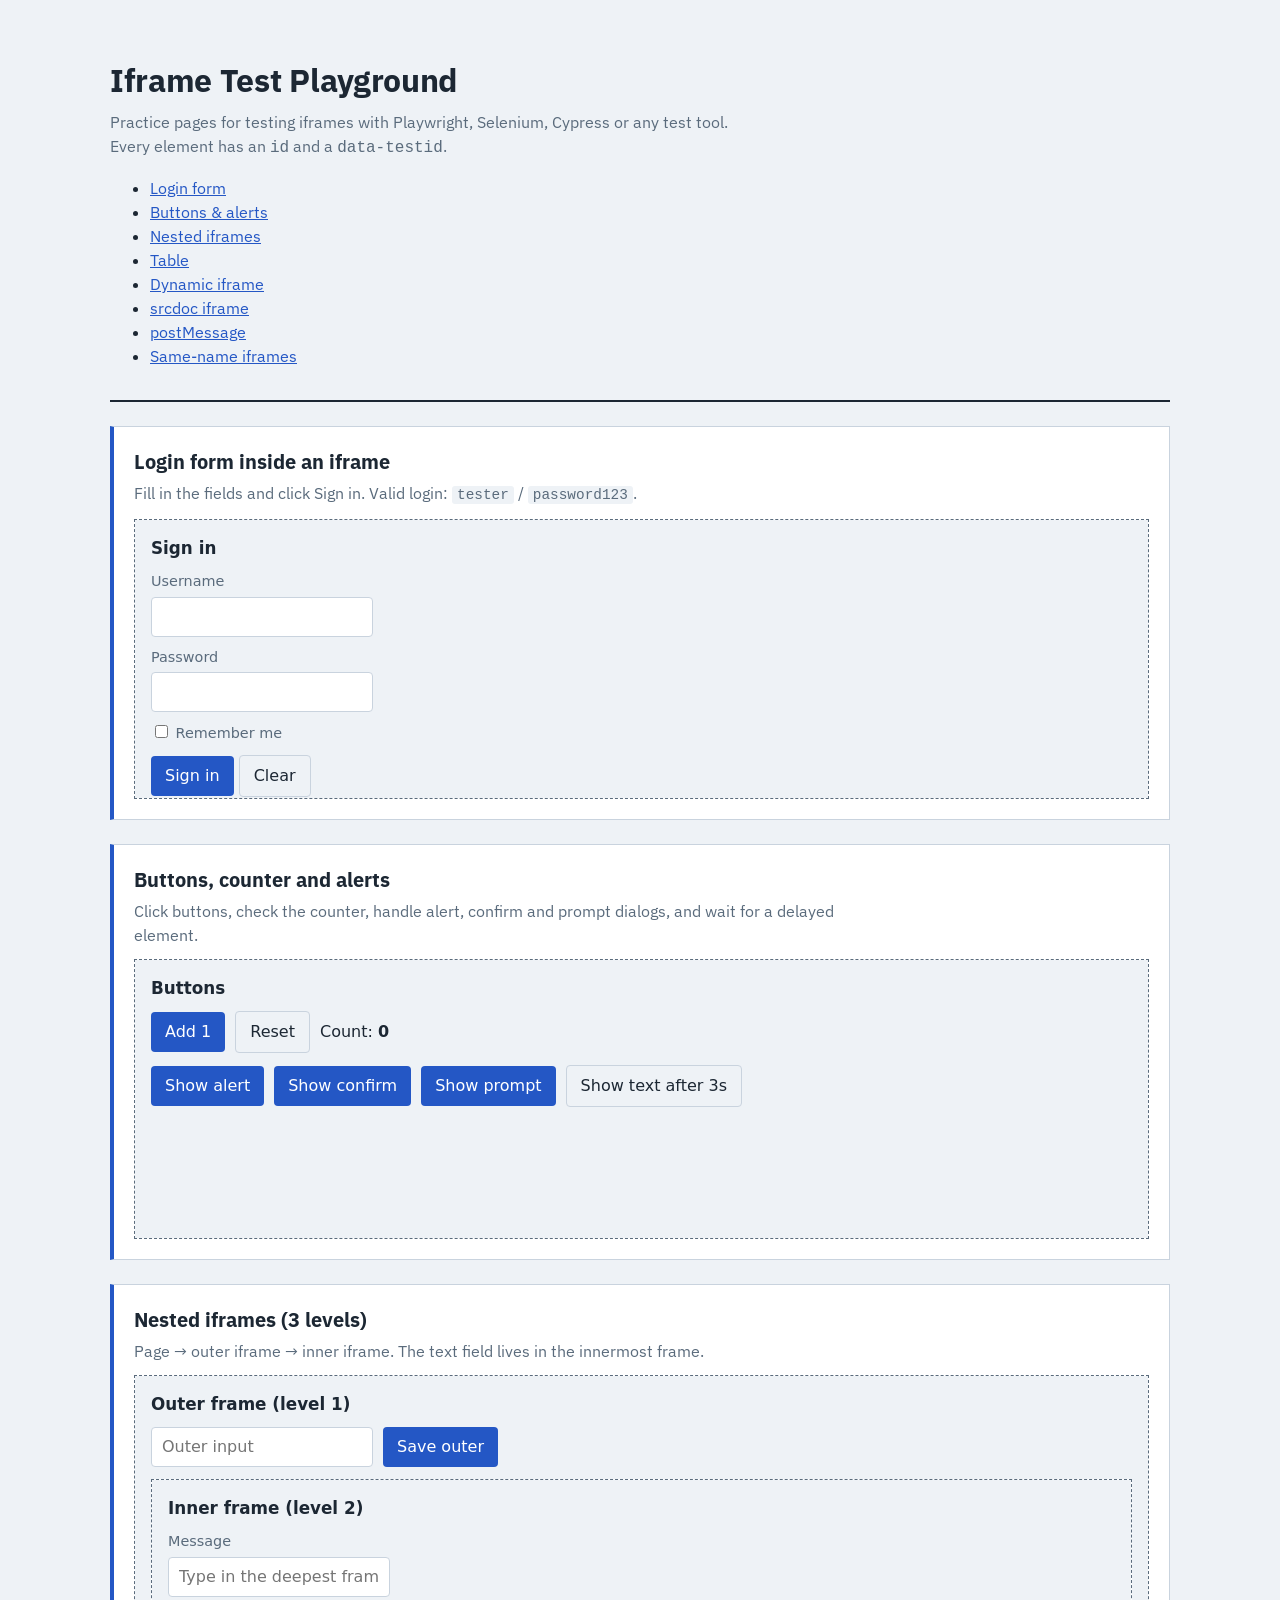
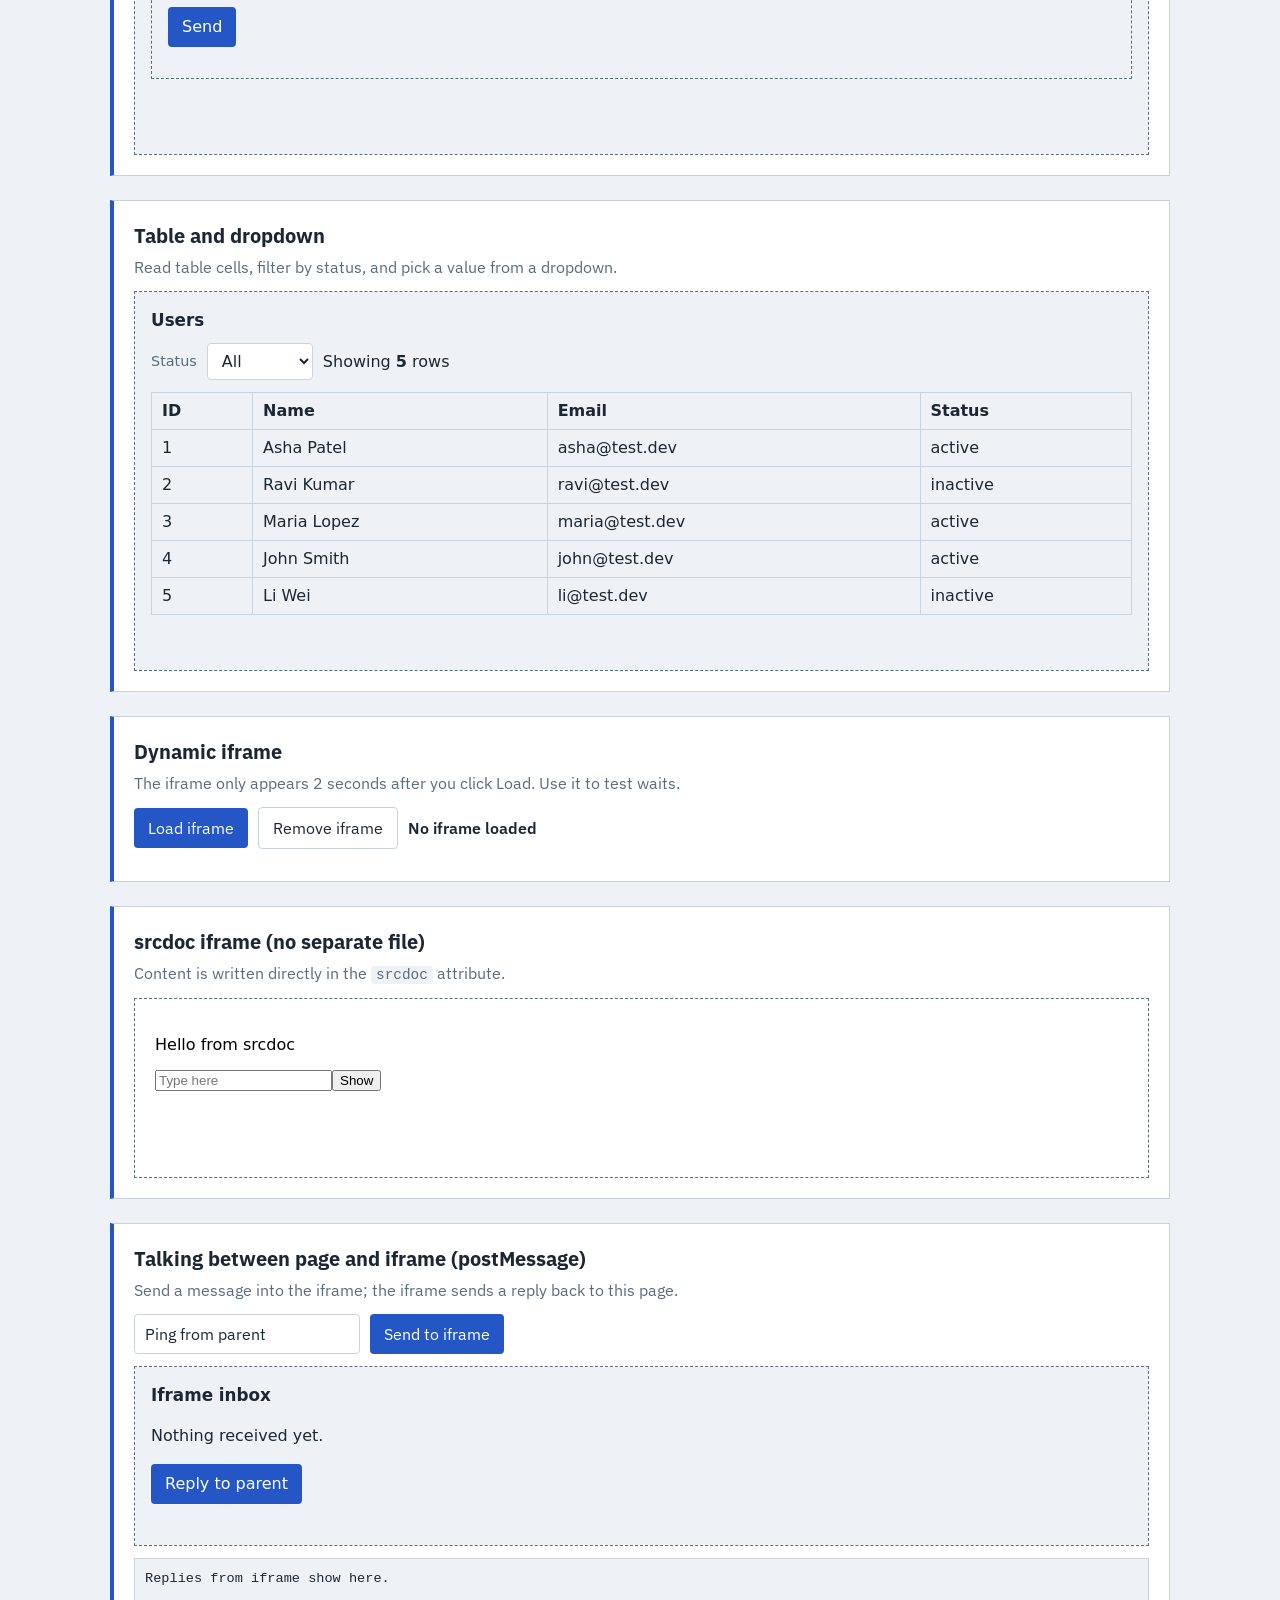
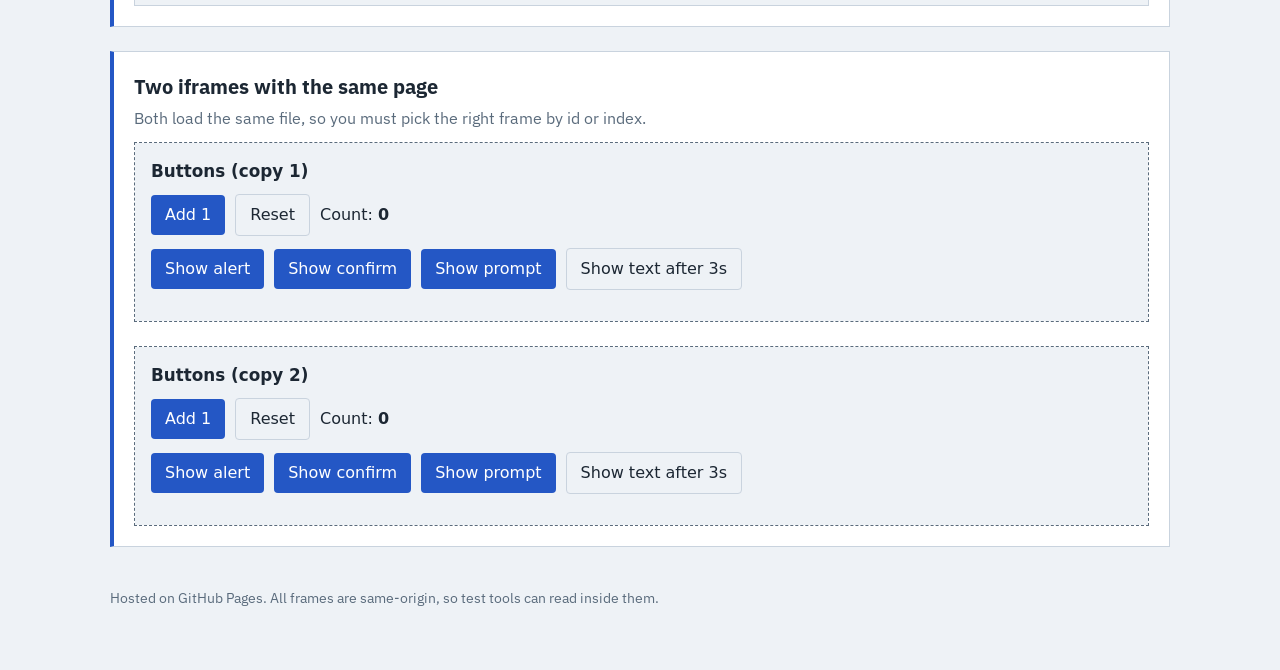
==== index.html @ f14958d5 "Add files via upload" ====
<!DOCTYPE html>
<html lang="en">
<head>
<meta charset="UTF-8">
<meta name="viewport" content="width=device-width, initial-scale=1">
<title>Iframe Test Playground</title>
<link rel="preconnect" href="https://fonts.googleapis.com">
<link href="https://fonts.googleapis.com/css2?family=IBM+Plex+Sans:wght@400;600&display=swap" rel="stylesheet">
<link rel="stylesheet" href="css/style.css">
</head>
<body>
<div class="wrap">
  <header class="site">
    <h1>Iframe Test Playground</h1>
    <p>Practice pages for testing iframes with Playwright, Selenium, Cypress or any test tool. Every element has an <code>id</code> and a <code>data-testid</code>.</p>
    <ul class="toc">
      <li><a href="#case-form">Login form</a></li>
      <li><a href="#case-buttons">Buttons & alerts</a></li>
      <li><a href="#case-nested">Nested iframes</a></li>
      <li><a href="#case-table">Table</a></li>
      <li><a href="#case-dynamic">Dynamic iframe</a></li>
      <li><a href="#case-srcdoc">srcdoc iframe</a></li>
      <li><a href="#case-message">postMessage</a></li>
      <li><a href="#case-multiple">Same-name iframes</a></li>
    </ul>
  </header>

  <section class="case" id="case-form">
    <h2>Login form inside an iframe</h2>
    <p class="desc">Fill in the fields and click Sign in. Valid login: <code>tester</code> / <code>password123</code>.</p>
    <iframe id="frame-form" name="frame-form" data-testid="frame-form" title="Login form" src="frames/form.html" class="h-md"></iframe>
  </section>

  <section class="case" id="case-buttons">
    <h2>Buttons, counter and alerts</h2>
    <p class="desc">Click buttons, check the counter, handle alert, confirm and prompt dialogs, and wait for a delayed element.</p>
    <iframe id="frame-buttons" name="frame-buttons" data-testid="frame-buttons" title="Buttons" src="frames/buttons.html" class="h-md"></iframe>
  </section>

  <section class="case" id="case-nested">
    <h2>Nested iframes (3 levels)</h2>
    <p class="desc">Page → outer iframe → inner iframe. The text field lives in the innermost frame.</p>
    <iframe id="frame-outer" name="frame-outer" data-testid="frame-outer" title="Outer frame" src="frames/nested-outer.html" class="h-lg"></iframe>
  </section>

  <section class="case" id="case-table">
    <h2>Table and dropdown</h2>
    <p class="desc">Read table cells, filter by status, and pick a value from a dropdown.</p>
    <iframe id="frame-table" name="frame-table" data-testid="frame-table" title="Table" src="frames/table.html" class="h-lg"></iframe>
  </section>

  <section class="case" id="case-dynamic">
    <h2>Dynamic iframe</h2>
    <p class="desc">The iframe only appears 2 seconds after you click Load. Use it to test waits.</p>
    <div class="row">
      <button id="btn-load-frame" data-testid="btn-load-frame">Load iframe</button>
      <button id="btn-remove-frame" data-testid="btn-remove-frame" class="secondary">Remove iframe</button>
      <span id="dynamic-status" data-testid="dynamic-status" class="status">No iframe loaded</span>
    </div>
    <div id="dynamic-holder"></div>
  </section>

  <section class="case" id="case-srcdoc">
    <h2>srcdoc iframe (no separate file)</h2>
    <p class="desc">Content is written directly in the <code>srcdoc</code> attribute.</p>
    <iframe id="frame-srcdoc" data-testid="frame-srcdoc" title="srcdoc" class="h-sm"
      srcdoc="<body style='font-family:system-ui;padding:12px'><p id='srcdoc-text' data-testid='srcdoc-text'>Hello from srcdoc</p><input id='srcdoc-input' data-testid='srcdoc-input' placeholder='Type here'><button id='srcdoc-btn' data-testid='srcdoc-btn' onclick=&quot;document.getElementById('srcdoc-text').textContent='You typed: '+document.getElementById('srcdoc-input').value&quot;>Show</button></body>"></iframe>
  </section>

  <section class="case" id="case-message">
    <h2>Talking between page and iframe (postMessage)</h2>
    <p class="desc">Send a message into the iframe; the iframe sends a reply back to this page.</p>
    <div class="row">
      <input id="parent-msg" data-testid="parent-msg" value="Ping from parent" aria-label="Message to send">
      <button id="btn-send-msg" data-testid="btn-send-msg">Send to iframe</button>
    </div>
    <iframe id="frame-message" name="frame-message" data-testid="frame-message" title="Messages" src="frames/message.html" class="h-sm"></iframe>
    <div class="log" id="parent-log" data-testid="parent-log">Replies from iframe show here.</div>
  </section>

  <section class="case" id="case-multiple">
    <h2>Two iframes with the same page</h2>
    <p class="desc">Both load the same file, so you must pick the right frame by id or index.</p>
    <iframe id="frame-copy-1" data-testid="frame-copy-1" title="Copy 1" src="frames/buttons.html?copy=1" class="h-sm"></iframe>
    <br>
    <iframe id="frame-copy-2" data-testid="frame-copy-2" title="Copy 2" src="frames/buttons.html?copy=2" class="h-sm"></iframe>
  </section>

  <footer>Hosted on GitHub Pages. All frames are same-origin, so test tools can read inside them.</footer>
</div>

<script>
  // Dynamic iframe
  const holder = document.getElementById('dynamic-holder');
  const dynStatus = document.getElementById('dynamic-status');
  document.getElementById('btn-load-frame').addEventListener('click', () => {
    if (document.getElementById('frame-dynamic')) return;
    dynStatus.textContent = 'Loading…';
    setTimeout(() => {
      const f = document.createElement('iframe');
      f.id = 'frame-dynamic';
      f.setAttribute('data-testid', 'frame-dynamic');
      f.title = 'Dynamic frame';
      f.className = 'h-md';
      f.src = 'frames/form.html?dynamic=1';
      holder.appendChild(f);
      dynStatus.textContent = 'Iframe loaded';
    }, 2000);
  });
  document.getElementById('btn-remove-frame').addEventListener('click', () => {
    const f = document.getElementById('frame-dynamic');
    if (f) f.remove();
    dynStatus.textContent = 'No iframe loaded';
  });

  // postMessage
  const msgFrame = document.getElementById('frame-message');
  const parentLog = document.getElementById('parent-log');
  document.getElementById('btn-send-msg').addEventListener('click', () => {
    msgFrame.contentWindow.postMessage({ from: 'parent', text: document.getElementById('parent-msg').value }, '*');
  });
  window.addEventListener('message', (e) => {
    if (e.data && e.data.from === 'child') parentLog.textContent = 'Reply: ' + e.data.text;
  });
</script>
</body>
</html>
---- css/style.css ----
:root{
  --bg:#eef2f6; --panel:#ffffff; --ink:#1c2733; --muted:#5a6b7c;
  --line:#c9d3de; --accent:#2457c5; --accent-ink:#ffffff; --ok:#1d7a46; --warn:#b4471a;
  color-scheme: light;
}
@media (prefers-color-scheme: dark){
  :root{
    --bg:#141a21; --panel:#1d252f; --ink:#e4ebf2; --muted:#9aabbc;
    --line:#33414f; --accent:#6f9cff; --accent-ink:#0d1520; --ok:#5fd394; --warn:#ff9a6b;
    color-scheme: dark;
  }
}
*{box-sizing:border-box}
html,body{margin:0}
body{
  background:var(--bg); color:var(--ink);
  font-family:"IBM Plex Sans",system-ui,-apple-system,"Segoe UI",Roboto,sans-serif;
  font-size:16px; line-height:1.5;
}
a{color:var(--accent)}
.wrap{max-width:1100px;margin:0 auto;padding:24px 20px 64px}
header.site{padding:32px 0 16px;border-bottom:2px solid var(--ink);margin-bottom:24px}
header.site h1{margin:0;font-size:2rem;letter-spacing:-0.01em}
header.site p{margin:6px 0 0;color:var(--muted);max-width:65ch}
nav.toc{display:flex;flex-wrap:wrap;gap:8px 16px;margin:16px 0 0;padding:0;list-style:none}
.case{background:var(--panel);border:1px solid var(--line);border-left:4px solid var(--accent);
  padding:20px;margin:0 0 24px}
.case h2{margin:0 0 4px;font-size:1.25rem}
.case .desc{margin:0 0 12px;color:var(--muted);max-width:70ch}
.case code{font-size:.9em;background:var(--bg);padding:1px 5px;border-radius:3px}
iframe{width:100%;border:1px dashed var(--muted);background:var(--panel);display:block}
.h-sm{height:180px}.h-md{height:280px}.h-lg{height:380px}
.row{display:flex;flex-wrap:wrap;gap:10px;align-items:center;margin:0 0 12px}
button,input,select,textarea{font:inherit}
button{background:var(--accent);color:var(--accent-ink);border:0;padding:8px 14px;border-radius:4px;cursor:pointer}
button.secondary{background:transparent;color:var(--ink);border:1px solid var(--line)}
button:focus-visible,input:focus-visible,select:focus-visible,a:focus-visible{outline:3px solid var(--accent);outline-offset:2px}
input,select,textarea{padding:7px 10px;border:1px solid var(--line);border-radius:4px;background:var(--panel);color:var(--ink)}
.log{font-family:ui-monospace,Menlo,Consolas,monospace;font-size:.85rem;background:var(--bg);
  border:1px solid var(--line);padding:10px;min-height:48px;white-space:pre-wrap;margin-top:12px}
.status{font-weight:600}
.status.ok{color:var(--ok)} .status.err{color:var(--warn)}
footer{color:var(--muted);font-size:.9rem;margin-top:40px}
/* inner frame pages */
body.frame{padding:16px}
body.frame h3{margin:0 0 10px;font-size:1.05rem}
label{display:block;margin:0 0 4px;font-size:.9rem;color:var(--muted)}
.field{margin:0 0 10px}
table{border-collapse:collapse;width:100%}
th,td{border:1px solid var(--line);padding:6px 10px;text-align:left}
th{background:var(--bg)}
.scroll{overflow-x:auto}
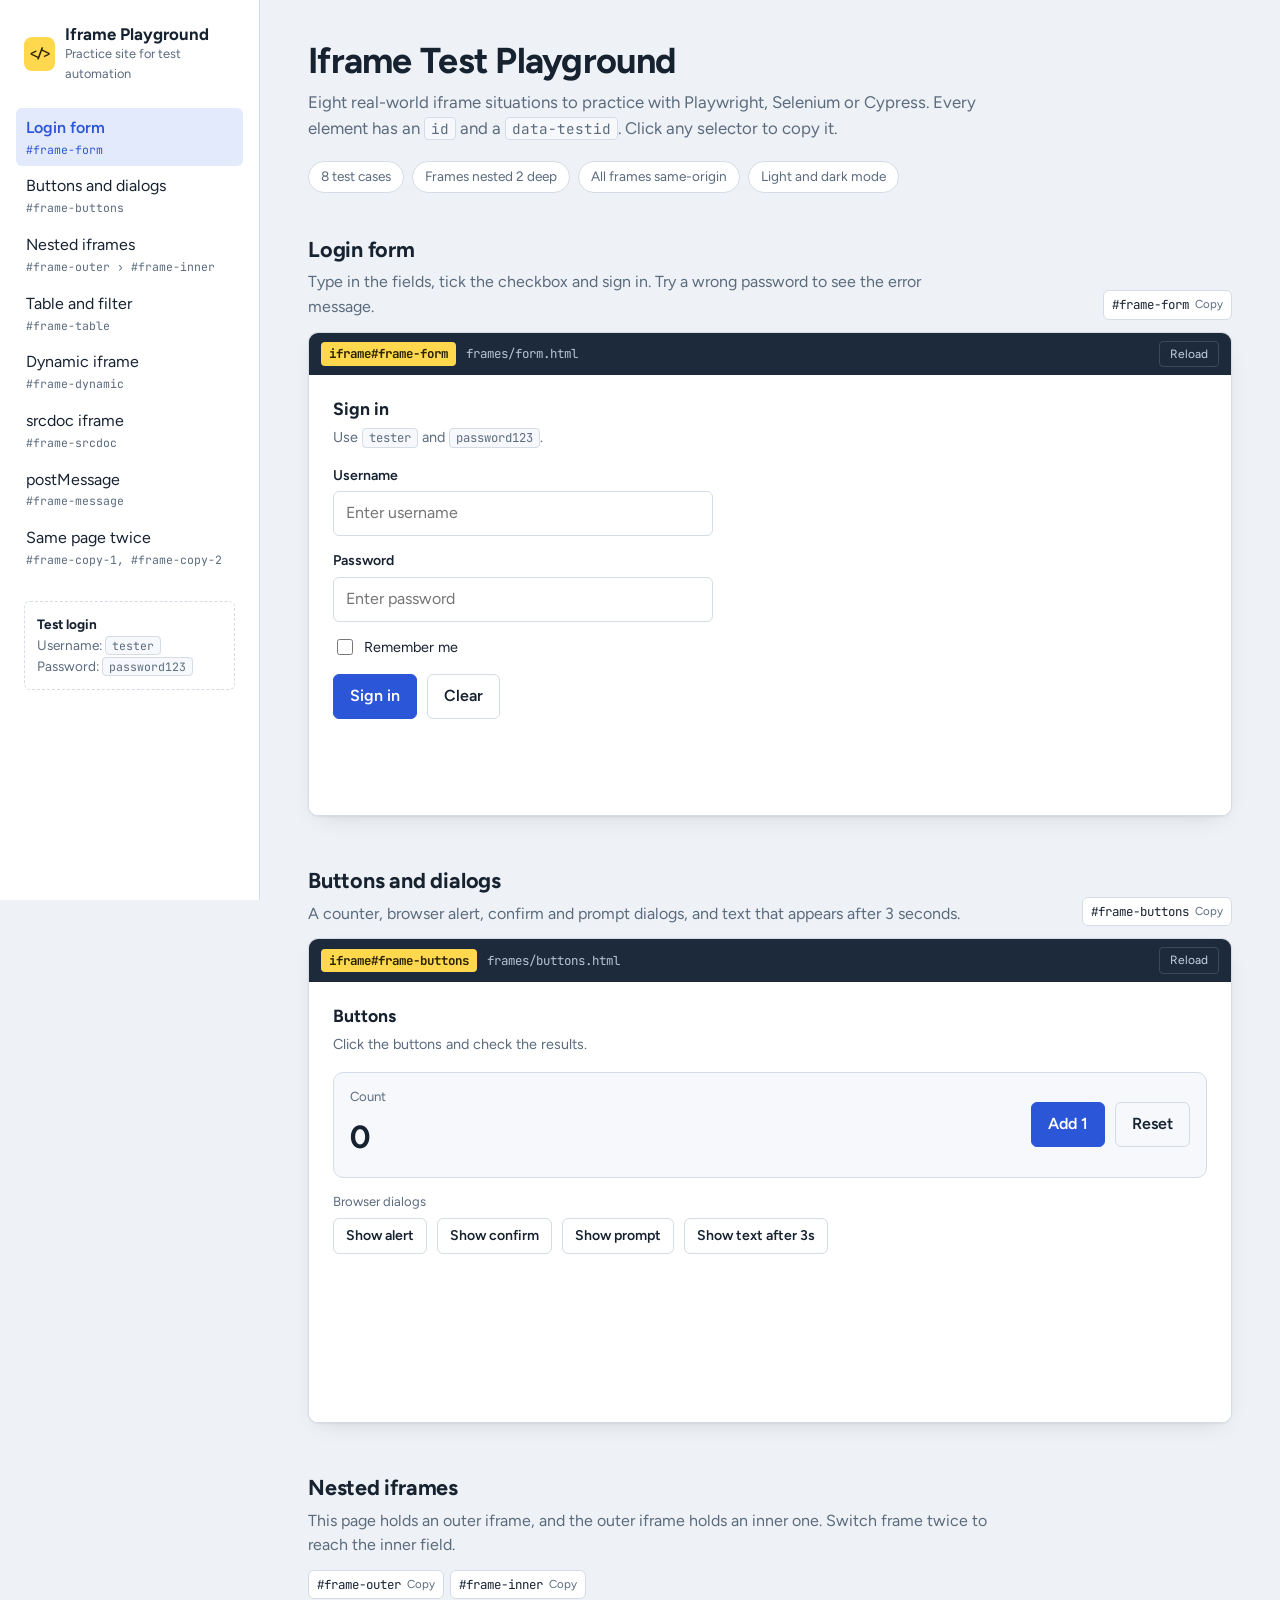
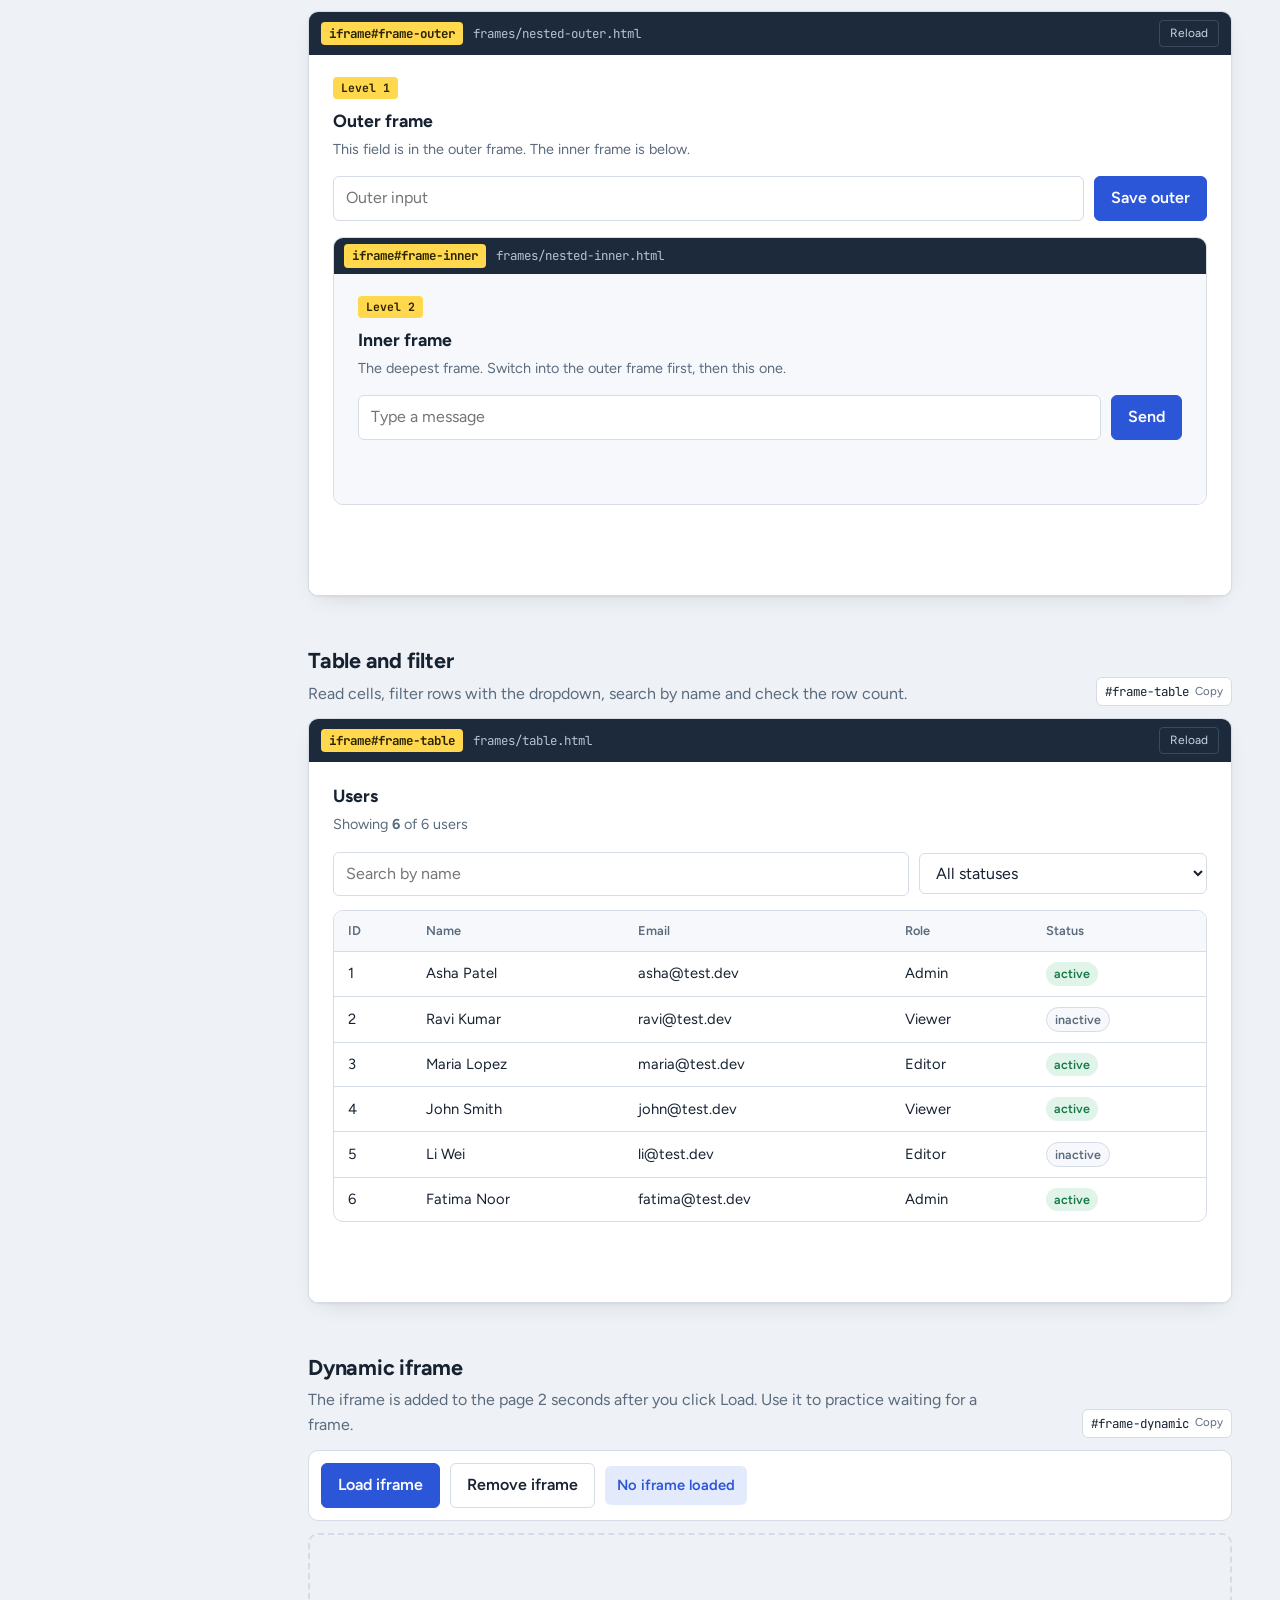
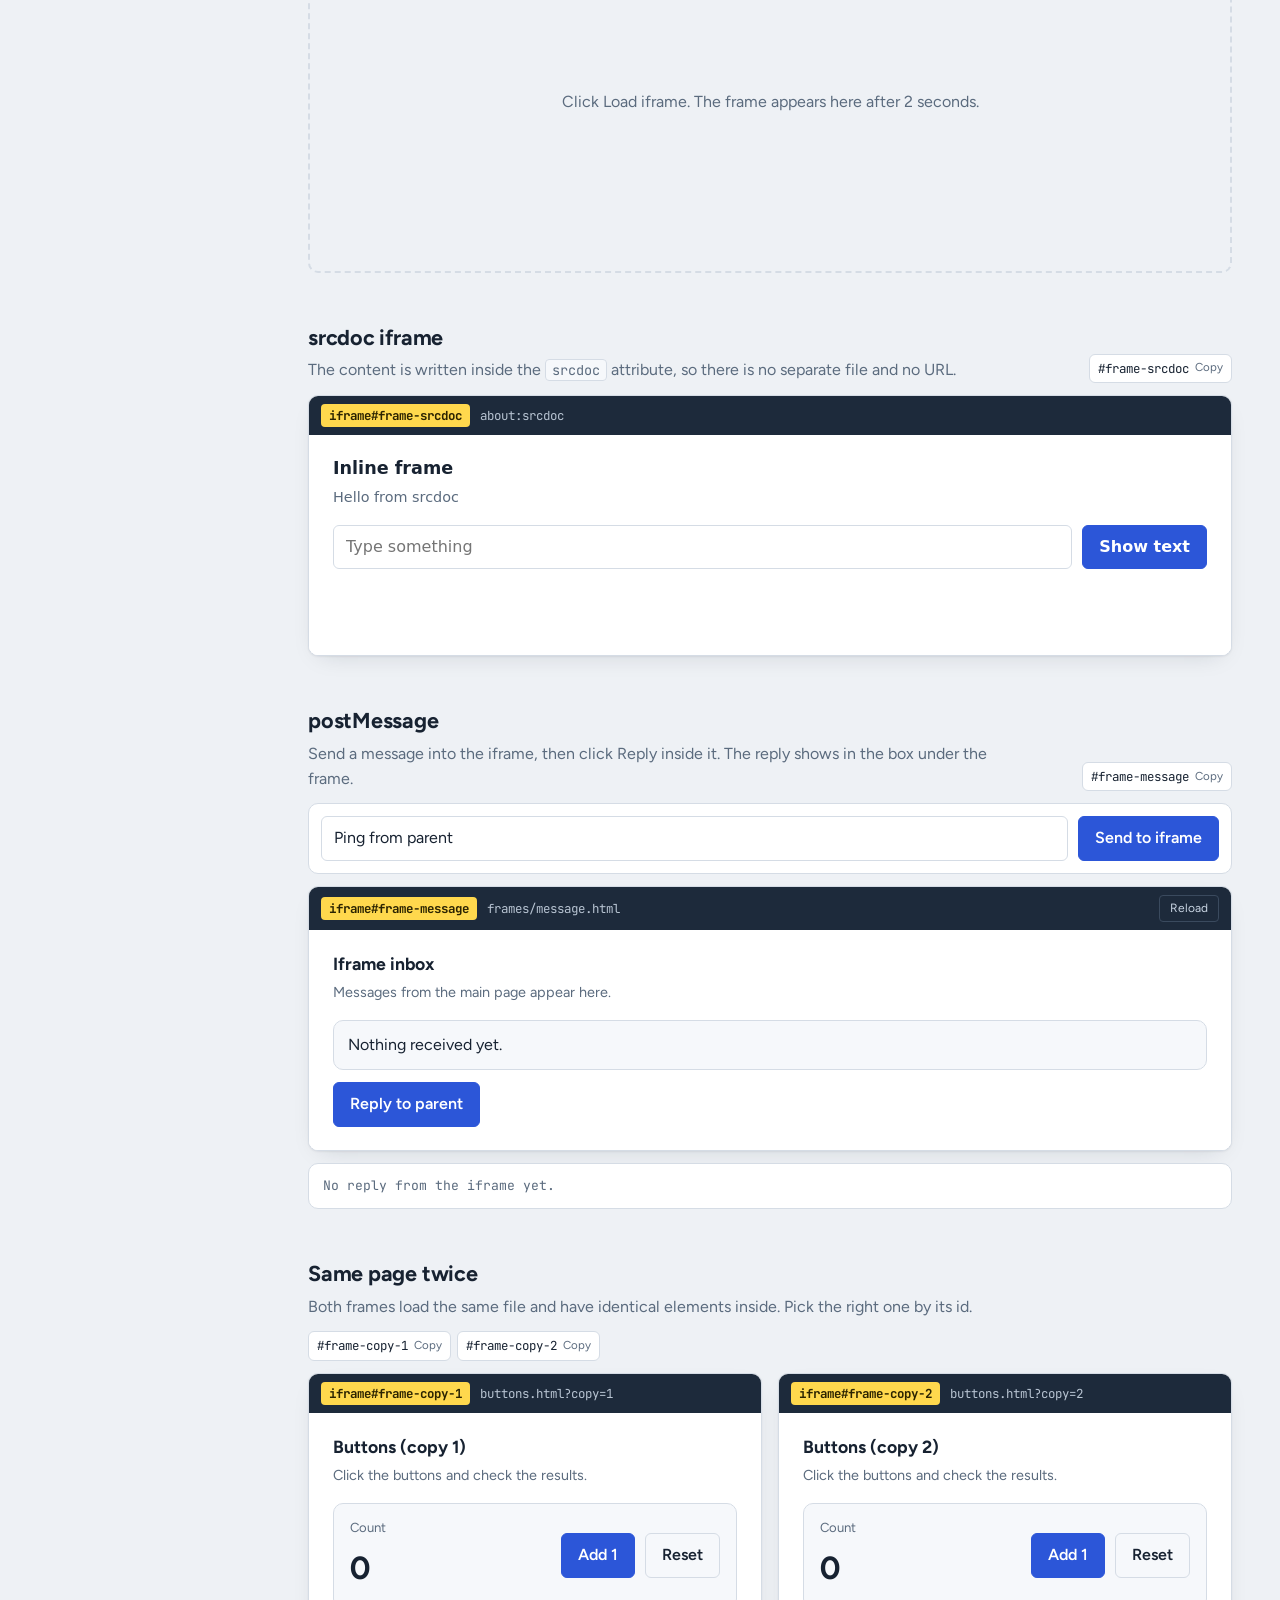
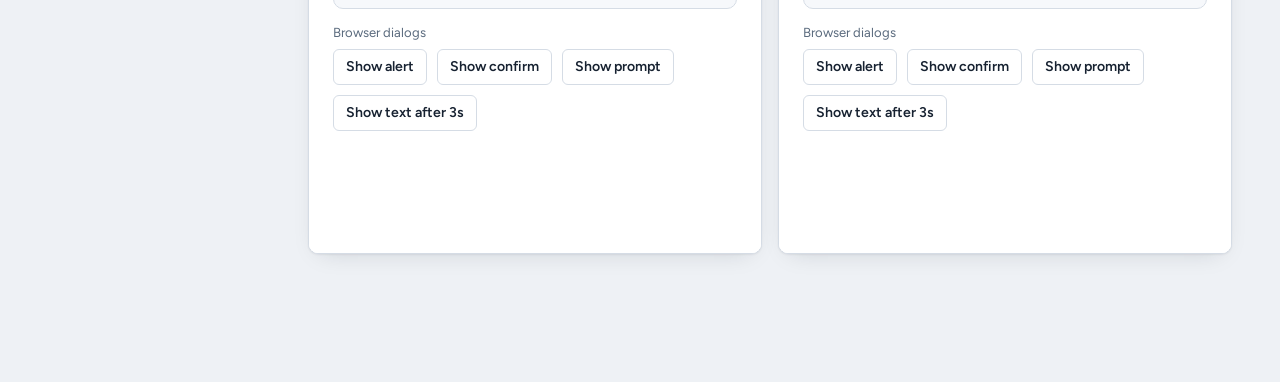
==== commit 53c03caf: "Add files via upload" ====
--- a/index.html
+++ b/index.html
@@ -4,112 +4,220 @@
 <meta charset="UTF-8">
 <meta name="viewport" content="width=device-width, initial-scale=1">
 <title>Iframe Test Playground</title>
+<link rel="icon" href="data:image/svg+xml,<svg xmlns='http://www.w3.org/2000/svg' viewBox='0 0 100 100'><text y='.9em' font-size='90'>🧪</text></svg>">
 <link rel="preconnect" href="https://fonts.googleapis.com">
-<link href="https://fonts.googleapis.com/css2?family=IBM+Plex+Sans:wght@400;600&display=swap" rel="stylesheet">
+<link rel="preconnect" href="https://fonts.gstatic.com" crossorigin>
+<link href="https://fonts.googleapis.com/css2?family=Figtree:wght@400;600;700&family=JetBrains+Mono:wght@400;700&display=swap" rel="stylesheet">
 <link rel="stylesheet" href="css/style.css">
 </head>
 <body>
-<div class="wrap">
-  <header class="site">
-    <h1>Iframe Test Playground</h1>
-    <p>Practice pages for testing iframes with Playwright, Selenium, Cypress or any test tool. Every element has an <code>id</code> and a <code>data-testid</code>.</p>
-    <ul class="toc">
-      <li><a href="#case-form">Login form</a></li>
-      <li><a href="#case-buttons">Buttons & alerts</a></li>
-      <li><a href="#case-nested">Nested iframes</a></li>
-      <li><a href="#case-table">Table</a></li>
-      <li><a href="#case-dynamic">Dynamic iframe</a></li>
-      <li><a href="#case-srcdoc">srcdoc iframe</a></li>
-      <li><a href="#case-message">postMessage</a></li>
-      <li><a href="#case-multiple">Same-name iframes</a></li>
+<div class="app">
+
+  <aside class="side">
+    <div class="brand">
+      <div class="brand-mark">&lt;/&gt;</div>
+      <div><div class="brand-name">Iframe Playground</div><div class="brand-sub">Practice site for test automation</div></div>
+    </div>
+    <ul class="nav" id="nav">
+      <li><a href="#case-form">Login form<small>#frame-form</small></a></li>
+      <li><a href="#case-buttons">Buttons and dialogs<small>#frame-buttons</small></a></li>
+      <li><a href="#case-nested">Nested iframes<small>#frame-outer › #frame-inner</small></a></li>
+      <li><a href="#case-table">Table and filter<small>#frame-table</small></a></li>
+      <li><a href="#case-dynamic">Dynamic iframe<small>#frame-dynamic</small></a></li>
+      <li><a href="#case-srcdoc">srcdoc iframe<small>#frame-srcdoc</small></a></li>
+      <li><a href="#case-message">postMessage<small>#frame-message</small></a></li>
+      <li><a href="#case-multiple">Same page twice<small>#frame-copy-1, #frame-copy-2</small></a></li>
     </ul>
-  </header>
-
-  <section class="case" id="case-form">
-    <h2>Login form inside an iframe</h2>
-    <p class="desc">Fill in the fields and click Sign in. Valid login: <code>tester</code> / <code>password123</code>.</p>
-    <iframe id="frame-form" name="frame-form" data-testid="frame-form" title="Login form" src="frames/form.html" class="h-md"></iframe>
-  </section>
-
-  <section class="case" id="case-buttons">
-    <h2>Buttons, counter and alerts</h2>
-    <p class="desc">Click buttons, check the counter, handle alert, confirm and prompt dialogs, and wait for a delayed element.</p>
-    <iframe id="frame-buttons" name="frame-buttons" data-testid="frame-buttons" title="Buttons" src="frames/buttons.html" class="h-md"></iframe>
-  </section>
-
-  <section class="case" id="case-nested">
-    <h2>Nested iframes (3 levels)</h2>
-    <p class="desc">Page → outer iframe → inner iframe. The text field lives in the innermost frame.</p>
-    <iframe id="frame-outer" name="frame-outer" data-testid="frame-outer" title="Outer frame" src="frames/nested-outer.html" class="h-lg"></iframe>
-  </section>
-
-  <section class="case" id="case-table">
-    <h2>Table and dropdown</h2>
-    <p class="desc">Read table cells, filter by status, and pick a value from a dropdown.</p>
-    <iframe id="frame-table" name="frame-table" data-testid="frame-table" title="Table" src="frames/table.html" class="h-lg"></iframe>
-  </section>
-
-  <section class="case" id="case-dynamic">
-    <h2>Dynamic iframe</h2>
-    <p class="desc">The iframe only appears 2 seconds after you click Load. Use it to test waits.</p>
-    <div class="row">
-      <button id="btn-load-frame" data-testid="btn-load-frame">Load iframe</button>
-      <button id="btn-remove-frame" data-testid="btn-remove-frame" class="secondary">Remove iframe</button>
-      <span id="dynamic-status" data-testid="dynamic-status" class="status">No iframe loaded</span>
-    </div>
-    <div id="dynamic-holder"></div>
-  </section>
-
-  <section class="case" id="case-srcdoc">
-    <h2>srcdoc iframe (no separate file)</h2>
-    <p class="desc">Content is written directly in the <code>srcdoc</code> attribute.</p>
-    <iframe id="frame-srcdoc" data-testid="frame-srcdoc" title="srcdoc" class="h-sm"
-      srcdoc="<body style='font-family:system-ui;padding:12px'><p id='srcdoc-text' data-testid='srcdoc-text'>Hello from srcdoc</p><input id='srcdoc-input' data-testid='srcdoc-input' placeholder='Type here'><button id='srcdoc-btn' data-testid='srcdoc-btn' onclick=&quot;document.getElementById('srcdoc-text').textContent='You typed: '+document.getElementById('srcdoc-input').value&quot;>Show</button></body>"></iframe>
-  </section>
-
-  <section class="case" id="case-message">
-    <h2>Talking between page and iframe (postMessage)</h2>
-    <p class="desc">Send a message into the iframe; the iframe sends a reply back to this page.</p>
-    <div class="row">
-      <input id="parent-msg" data-testid="parent-msg" value="Ping from parent" aria-label="Message to send">
-      <button id="btn-send-msg" data-testid="btn-send-msg">Send to iframe</button>
-    </div>
-    <iframe id="frame-message" name="frame-message" data-testid="frame-message" title="Messages" src="frames/message.html" class="h-sm"></iframe>
-    <div class="log" id="parent-log" data-testid="parent-log">Replies from iframe show here.</div>
-  </section>
-
-  <section class="case" id="case-multiple">
-    <h2>Two iframes with the same page</h2>
-    <p class="desc">Both load the same file, so you must pick the right frame by id or index.</p>
-    <iframe id="frame-copy-1" data-testid="frame-copy-1" title="Copy 1" src="frames/buttons.html?copy=1" class="h-sm"></iframe>
-    <br>
-    <iframe id="frame-copy-2" data-testid="frame-copy-2" title="Copy 2" src="frames/buttons.html?copy=2" class="h-sm"></iframe>
-  </section>
-
-  <footer>Hosted on GitHub Pages. All frames are same-origin, so test tools can read inside them.</footer>
+    <div class="side-note"><strong>Test login</strong><br>Username: <code>tester</code><br>Password: <code>password123</code></div>
+  </aside>
+
+  <main class="main">
+    <header class="intro">
+      <h1>Iframe Test Playground</h1>
+      <p>Eight real-world iframe situations to practice with Playwright, Selenium or Cypress. Every element has an <code>id</code> and a <code>data-testid</code>. Click any selector to copy it.</p>
+      <ul class="facts">
+        <li>8 test cases</li>
+        <li>Frames nested 2 deep</li>
+        <li>All frames same-origin</li>
+        <li>Light and dark mode</li>
+      </ul>
+    </header>
+
+    <!-- 1. Login form -->
+    <section class="case" id="case-form">
+      <div class="case-head">
+        <div><h2>Login form</h2><p class="desc">Type in the fields, tick the checkbox and sign in. Try a wrong password to see the error message.</p></div>
+        <div class="selectors"><button class="chip" data-copy="#frame-form">#frame-form <span class="copy-label">Copy</span></button></div>
+      </div>
+      <div class="window">
+        <div class="window-bar"><span class="tag">iframe#frame-form</span><span class="src">frames/form.html</span><button class="reload" data-reload="frame-form">Reload</button></div>
+        <iframe id="frame-form" name="frame-form" data-testid="frame-form" title="Login form" src="frames/form.html" class="h-lg"></iframe>
+      </div>
+    </section>
+
+    <!-- 2. Buttons -->
+    <section class="case" id="case-buttons">
+      <div class="case-head">
+        <div><h2>Buttons and dialogs</h2><p class="desc">A counter, browser alert, confirm and prompt dialogs, and text that appears after 3 seconds.</p></div>
+        <div class="selectors"><button class="chip" data-copy="#frame-buttons">#frame-buttons <span class="copy-label">Copy</span></button></div>
+      </div>
+      <div class="window">
+        <div class="window-bar"><span class="tag">iframe#frame-buttons</span><span class="src">frames/buttons.html</span><button class="reload" data-reload="frame-buttons">Reload</button></div>
+        <iframe id="frame-buttons" name="frame-buttons" data-testid="frame-buttons" title="Buttons" src="frames/buttons.html" class="h-lg"></iframe>
+      </div>
+    </section>
+
+    <!-- 3. Nested -->
+    <section class="case" id="case-nested">
+      <div class="case-head">
+        <div><h2>Nested iframes</h2><p class="desc">This page holds an outer iframe, and the outer iframe holds an inner one. Switch frame twice to reach the inner field.</p></div>
+        <div class="selectors">
+          <button class="chip" data-copy="#frame-outer">#frame-outer <span class="copy-label">Copy</span></button>
+          <button class="chip" data-copy="#frame-inner">#frame-inner <span class="copy-label">Copy</span></button>
+        </div>
+      </div>
+      <div class="window">
+        <div class="window-bar"><span class="tag">iframe#frame-outer</span><span class="src">frames/nested-outer.html</span><button class="reload" data-reload="frame-outer">Reload</button></div>
+        <iframe id="frame-outer" name="frame-outer" data-testid="frame-outer" title="Outer frame" src="frames/nested-outer.html" class="h-xl"></iframe>
+      </div>
+    </section>
+
+    <!-- 4. Table -->
+    <section class="case" id="case-table">
+      <div class="case-head">
+        <div><h2>Table and filter</h2><p class="desc">Read cells, filter rows with the dropdown, search by name and check the row count.</p></div>
+        <div class="selectors"><button class="chip" data-copy="#frame-table">#frame-table <span class="copy-label">Copy</span></button></div>
+      </div>
+      <div class="window">
+        <div class="window-bar"><span class="tag">iframe#frame-table</span><span class="src">frames/table.html</span><button class="reload" data-reload="frame-table">Reload</button></div>
+        <iframe id="frame-table" name="frame-table" data-testid="frame-table" title="Table" src="frames/table.html" class="h-xl"></iframe>
+      </div>
+    </section>
+
+    <!-- 5. Dynamic -->
+    <section class="case" id="case-dynamic">
+      <div class="case-head">
+        <div><h2>Dynamic iframe</h2><p class="desc">The iframe is added to the page 2 seconds after you click Load. Use it to practice waiting for a frame.</p></div>
+        <div class="selectors"><button class="chip" data-copy="#frame-dynamic">#frame-dynamic <span class="copy-label">Copy</span></button></div>
+      </div>
+      <div class="toolbar">
+        <button id="btn-load-frame" data-testid="btn-load-frame" class="btn">Load iframe</button>
+        <button id="btn-remove-frame" data-testid="btn-remove-frame" class="btn ghost">Remove iframe</button>
+        <span id="dynamic-status" data-testid="dynamic-status" class="status info" style="margin:0">No iframe loaded</span>
+      </div>
+      <div id="dynamic-holder"><div class="empty" id="dynamic-empty">Click Load iframe. The frame appears here after 2 seconds.</div></div>
+    </section>
+
+    <!-- 6. srcdoc -->
+    <section class="case" id="case-srcdoc">
+      <div class="case-head">
+        <div><h2>srcdoc iframe</h2><p class="desc">The content is written inside the <code>srcdoc</code> attribute, so there is no separate file and no URL.</p></div>
+        <div class="selectors"><button class="chip" data-copy="#frame-srcdoc">#frame-srcdoc <span class="copy-label">Copy</span></button></div>
+      </div>
+      <div class="window">
+        <div class="window-bar"><span class="tag">iframe#frame-srcdoc</span><span class="src">about:srcdoc</span></div>
+        <iframe id="frame-srcdoc" data-testid="frame-srcdoc" title="srcdoc" class="h-sm"
+          srcdoc="<!DOCTYPE html><html><head><link rel='stylesheet' href='css/style.css'></head><body class='frame'><h3>Inline frame</h3><p class='sub' id='srcdoc-text' data-testid='srcdoc-text'>Hello from srcdoc</p><div class='row'><div style='flex:1;min-width:180px'><input class='input' id='srcdoc-input' data-testid='srcdoc-input' placeholder='Type something' aria-label='Text'></div><button class='btn' id='srcdoc-btn' data-testid='srcdoc-btn' onclick=&quot;var v=document.getElementById('srcdoc-input').value;document.getElementById('srcdoc-text').textContent=v?'You typed: '+v:'Type something first.'&quot;>Show text</button></div></body></html>"></iframe>
+      </div>
+    </section>
+
+    <!-- 7. postMessage -->
+    <section class="case" id="case-message">
+      <div class="case-head">
+        <div><h2>postMessage</h2><p class="desc">Send a message into the iframe, then click Reply inside it. The reply shows in the box under the frame.</p></div>
+        <div class="selectors"><button class="chip" data-copy="#frame-message">#frame-message <span class="copy-label">Copy</span></button></div>
+      </div>
+      <div class="toolbar">
+        <div style="flex:1;min-width:200px"><input id="parent-msg" data-testid="parent-msg" class="input" value="Ping from parent" aria-label="Message to send"></div>
+        <button id="btn-send-msg" data-testid="btn-send-msg" class="btn">Send to iframe</button>
+      </div>
+      <div class="window">
+        <div class="window-bar"><span class="tag">iframe#frame-message</span><span class="src">frames/message.html</span><button class="reload" data-reload="frame-message">Reload</button></div>
+        <iframe id="frame-message" name="frame-message" data-testid="frame-message" title="Messages" src="frames/message.html" class="h-sm"></iframe>
+      </div>
+      <div class="log" id="parent-log" data-testid="parent-log"><b>No reply from the iframe yet.</b></div>
+    </section>
+
+    <!-- 8. Same page twice -->
+    <section class="case" id="case-multiple">
+      <div class="case-head">
+        <div><h2>Same page twice</h2><p class="desc">Both frames load the same file and have identical elements inside. Pick the right one by its id.</p></div>
+        <div class="selectors">
+          <button class="chip" data-copy="#frame-copy-1">#frame-copy-1 <span class="copy-label">Copy</span></button>
+          <button class="chip" data-copy="#frame-copy-2">#frame-copy-2 <span class="copy-label">Copy</span></button>
+        </div>
+      </div>
+      <div class="split">
+        <div class="window">
+          <div class="window-bar"><span class="tag">iframe#frame-copy-1</span><span class="src">buttons.html?copy=1</span></div>
+          <iframe id="frame-copy-1" data-testid="frame-copy-1" title="Copy 1" src="frames/buttons.html?copy=1" class="h-lg"></iframe>
+        </div>
+        <div class="window">
+          <div class="window-bar"><span class="tag">iframe#frame-copy-2</span><span class="src">buttons.html?copy=2</span></div>
+          <iframe id="frame-copy-2" data-testid="frame-copy-2" title="Copy 2" src="frames/buttons.html?copy=2" class="h-lg"></iframe>
+        </div>
+      </div>
+    </section>
+  </main>
 </div>
 
 <script>
+  // Copy selector chips
+  document.querySelectorAll('[data-copy]').forEach(chip => {
+    chip.addEventListener('click', async () => {
+      const label = chip.querySelector('.copy-label');
+      try { await navigator.clipboard.writeText(chip.dataset.copy); label.textContent = 'Copied'; chip.classList.add('copied'); }
+      catch (e) { label.textContent = 'Select and copy'; }
+      setTimeout(() => { label.textContent = 'Copy'; chip.classList.remove('copied'); }, 1500);
+    });
+  });
+
+  // Reload buttons
+  document.querySelectorAll('[data-reload]').forEach(btn => {
+    btn.addEventListener('click', () => { const f = document.getElementById(btn.dataset.reload); f.src = f.src; });
+  });
+
+  // Highlight current section in the sidebar
+  const links = [...document.querySelectorAll('#nav a')];
+  const obs = new IntersectionObserver(entries => {
+    entries.forEach(e => {
+      if (e.isIntersecting) links.forEach(a => a.classList.toggle('active', a.getAttribute('href') === '#' + e.target.id));
+    });
+  }, { rootMargin: '-40% 0px -55% 0px' });
+  document.querySelectorAll('.case').forEach(s => obs.observe(s));
+
   // Dynamic iframe
   const holder = document.getElementById('dynamic-holder');
   const dynStatus = document.getElementById('dynamic-status');
+  const emptyBox = document.getElementById('dynamic-empty');
+  let loading = false;
   document.getElementById('btn-load-frame').addEventListener('click', () => {
-    if (document.getElementById('frame-dynamic')) return;
-    dynStatus.textContent = 'Loading…';
+    if (loading || document.getElementById('frame-dynamic')) return;
+    loading = true;
+    dynStatus.textContent = 'Loading, please wait…';
     setTimeout(() => {
+      emptyBox.hidden = true;
+      const win = document.createElement('div');
+      win.className = 'window';
+      win.id = 'dynamic-window';
+      win.innerHTML = '<div class="window-bar"><span class="tag">iframe#frame-dynamic</span><span class="src">frames/form.html?dynamic=1</span></div>';
       const f = document.createElement('iframe');
       f.id = 'frame-dynamic';
+      f.name = 'frame-dynamic';
       f.setAttribute('data-testid', 'frame-dynamic');
       f.title = 'Dynamic frame';
-      f.className = 'h-md';
+      f.className = 'h-lg';
       f.src = 'frames/form.html?dynamic=1';
-      holder.appendChild(f);
+      win.appendChild(f);
+      holder.appendChild(win);
       dynStatus.textContent = 'Iframe loaded';
+      loading = false;
     }, 2000);
   });
   document.getElementById('btn-remove-frame').addEventListener('click', () => {
-    const f = document.getElementById('frame-dynamic');
-    if (f) f.remove();
+    const w = document.getElementById('dynamic-window');
+    if (w) w.remove();
+    emptyBox.hidden = false;
     dynStatus.textContent = 'No iframe loaded';
   });
 
@@ -120,7 +228,7 @@
     msgFrame.contentWindow.postMessage({ from: 'parent', text: document.getElementById('parent-msg').value }, '*');
   });
   window.addEventListener('message', (e) => {
-    if (e.data && e.data.from === 'child') parentLog.textContent = 'Reply: ' + e.data.text;
+    if (e.data && e.data.from === 'child') parentLog.textContent = 'Reply from iframe: ' + e.data.text;
   });
 </script>
 </body>
--- a/css/style.css
+++ b/css/style.css
@@ -1,52 +1,137 @@
+/* ===== Tokens ===== */
 :root{
-  --bg:#eef2f6; --panel:#ffffff; --ink:#1c2733; --muted:#5a6b7c;
-  --line:#c9d3de; --accent:#2457c5; --accent-ink:#ffffff; --ok:#1d7a46; --warn:#b4471a;
-  color-scheme: light;
+  --bg:#eef1f5; --surface:#ffffff; --surface-2:#f6f8fb; --ink:#172231; --muted:#5b6b7e;
+  --line:#d5dce5; --accent:#2c56d8; --accent-soft:#e3eafc; --accent-ink:#ffffff;
+  --mark:#ffd84d; --mark-ink:#2b2300; --ok:#177a46; --ok-soft:#e1f4e9; --err:#b9381a; --err-soft:#fbe7e1;
+  --bar:#1d2a3b; --bar-ink:#c9d5e3;
+  --radius:10px; --radius-sm:6px;
+  --font:"Figtree",system-ui,-apple-system,"Segoe UI",Roboto,sans-serif;
+  --mono:"JetBrains Mono",ui-monospace,Menlo,Consolas,monospace;
+  color-scheme:light;
 }
 @media (prefers-color-scheme: dark){
   :root{
-    --bg:#141a21; --panel:#1d252f; --ink:#e4ebf2; --muted:#9aabbc;
-    --line:#33414f; --accent:#6f9cff; --accent-ink:#0d1520; --ok:#5fd394; --warn:#ff9a6b;
-    color-scheme: dark;
+    --bg:#10161e; --surface:#18212c; --surface-2:#1e2935; --ink:#e3eaf2; --muted:#93a4b7;
+    --line:#2c3a49; --accent:#7a9dff; --accent-soft:#22304d; --accent-ink:#0c1424;
+    --mark:#ffd84d; --mark-ink:#2b2300; --ok:#5fd394; --ok-soft:#163626; --err:#ff9475; --err-soft:#3c2019;
+    --bar:#0b1118; --bar-ink:#9fb0c4;
+    color-scheme:dark;
   }
 }
 *{box-sizing:border-box}
 html,body{margin:0}
-body{
-  background:var(--bg); color:var(--ink);
-  font-family:"IBM Plex Sans",system-ui,-apple-system,"Segoe UI",Roboto,sans-serif;
-  font-size:16px; line-height:1.5;
+body{background:var(--bg);color:var(--ink);font-family:var(--font);font-size:16px;line-height:1.55;-webkit-font-smoothing:antialiased}
+a{color:var(--accent)}
+code{font-family:var(--mono);font-size:.85em;background:var(--surface-2);border:1px solid var(--line);padding:1px 6px;border-radius:4px}
+:focus-visible{outline:3px solid var(--accent);outline-offset:2px}
+@media (prefers-reduced-motion: reduce){*{transition:none!important;scroll-behavior:auto!important}}
+html{scroll-behavior:smooth;scroll-padding-top:16px}
+
+/* ===== App layout ===== */
+.app{display:grid;grid-template-columns:260px minmax(0,1fr);min-height:100vh;align-items:start}
+.side{min-width:0;position:sticky;top:0;height:100vh;overflow-y:auto;background:var(--surface);border-right:1px solid var(--line);padding:24px 16px}
+.brand{display:flex;align-items:center;gap:10px;margin:0 8px 24px}
+.brand-mark{width:34px;height:34px;border-radius:8px;background:var(--mark);display:grid;place-items:center;font-family:var(--mono);font-weight:700;color:var(--mark-ink);font-size:.8rem}
+.brand-name{font-weight:700;font-size:1.05rem;line-height:1.2}
+.brand-sub{font-size:.8rem;color:var(--muted)}
+.nav{list-style:none;margin:0;padding:0}
+.nav a{display:block;padding:8px 10px;border-radius:var(--radius-sm);text-decoration:none;color:var(--ink)}
+.nav a:hover{background:var(--surface-2)}
+.nav a.active{background:var(--accent-soft);color:var(--accent);font-weight:600}
+.nav small{display:block;font-family:var(--mono);font-size:.72rem;color:var(--muted);font-weight:400}
+.nav a.active small{color:var(--accent)}
+.side-note{margin:24px 8px 0;padding:12px;border:1px dashed var(--line);border-radius:var(--radius-sm);font-size:.85rem;color:var(--muted)}
+.side-note strong{color:var(--ink)}
+
+.main{padding:40px 48px 80px;max-width:1080px;width:100%;min-width:0}
+.intro h1{font-size:2.25rem;line-height:1.15;margin:0 0 8px;letter-spacing:-.02em}
+.intro p{margin:0;color:var(--muted);max-width:64ch;font-size:1.05rem}
+.facts{display:flex;flex-wrap:wrap;gap:8px;margin:20px 0 40px;padding:0;list-style:none}
+.facts li{background:var(--surface);border:1px solid var(--line);border-radius:999px;padding:4px 12px;font-size:.85rem;color:var(--muted)}
+
+/* ===== Test case ===== */
+.case{margin:0 0 48px}
+.case-head{display:flex;flex-wrap:wrap;justify-content:space-between;gap:12px;align-items:flex-end;margin:0 0 12px}
+.case h2{margin:0;font-size:1.35rem;letter-spacing:-.01em}
+.case .desc{margin:4px 0 0;color:var(--muted);max-width:68ch}
+.selectors{display:flex;flex-wrap:wrap;gap:6px}
+.chip{display:inline-flex;align-items:center;gap:6px;font-family:var(--mono);font-size:.78rem;background:var(--surface);border:1px solid var(--line);color:var(--ink);padding:4px 8px;border-radius:var(--radius-sm);cursor:pointer}
+.chip:hover{border-color:var(--accent)}
+.chip .copy-label{color:var(--muted);font-family:var(--font);font-size:.72rem}
+.chip.copied{border-color:var(--ok);color:var(--ok)}
+
+/* Browser-like window around each iframe */
+.window{background:var(--surface);border:1px solid var(--line);border-radius:var(--radius);overflow:hidden;box-shadow:0 1px 2px rgba(15,25,40,.06),0 8px 24px -12px rgba(15,25,40,.18)}
+.window-bar{display:flex;align-items:center;gap:10px;background:var(--bar);color:var(--bar-ink);padding:8px 12px;font-family:var(--mono);font-size:.78rem}
+.tag{background:var(--mark);color:var(--mark-ink);padding:2px 8px;border-radius:4px;font-weight:700;white-space:nowrap}
+.src{overflow:hidden;text-overflow:ellipsis;white-space:nowrap;opacity:.9}
+.reload{margin-left:auto;background:transparent;border:1px solid #3a4a5e;color:var(--bar-ink);font-family:var(--font);font-size:.75rem;padding:3px 10px;border-radius:4px;cursor:pointer}
+.reload:hover{color:#fff;border-color:#6b7d93}
+.window iframe{display:block;width:100%;border:0;background:var(--surface)}
+.h-sm{height:220px}.h-md{height:340px}.h-lg{height:440px}.h-xl{height:540px}
+.stack{display:grid;gap:16px}
+.split{display:grid;grid-template-columns:1fr 1fr;gap:16px}
+
+/* Controls on the main page */
+.toolbar{display:flex;flex-wrap:wrap;gap:10px;align-items:center;margin:0 0 12px;padding:12px;background:var(--surface);border:1px solid var(--line);border-radius:var(--radius)}
+.empty{display:grid;place-items:center;height:340px;border:2px dashed var(--line);border-radius:var(--radius);color:var(--muted);text-align:center;padding:16px}
+.log{font-family:var(--mono);font-size:.82rem;background:var(--surface);border:1px solid var(--line);border-radius:var(--radius);padding:12px 14px;margin-top:12px;min-height:46px}
+.log b{color:var(--muted);font-weight:400}
+
+/* ===== Shared controls ===== */
+button,input,select,textarea{font:inherit;color:inherit}
+.btn{display:inline-flex;align-items:center;justify-content:center;gap:6px;background:var(--accent);color:var(--accent-ink);border:1px solid var(--accent);padding:9px 16px;border-radius:var(--radius-sm);font-weight:600;cursor:pointer;transition:filter .15s}
+.btn:hover{filter:brightness(1.08)}
+.btn:active{transform:translateY(1px)}
+.btn.ghost{background:transparent;color:var(--ink);border-color:var(--line)}
+.btn.ghost:hover{background:var(--surface-2)}
+.btn.small{padding:6px 12px;font-size:.88rem}
+.input,select.input{width:100%;padding:9px 12px;border:1px solid var(--line);border-radius:var(--radius-sm);background:var(--surface);min-height:40px}
+.input:focus{border-color:var(--accent);outline:3px solid var(--accent-soft);outline-offset:0}
+.status{font-weight:600;font-size:.92rem;padding:8px 12px;border-radius:var(--radius-sm);margin:12px 0 0}
+.status:empty{display:none}
+.status.ok{background:var(--ok-soft);color:var(--ok)}
+.status.err{background:var(--err-soft);color:var(--err)}
+.status.info{background:var(--accent-soft);color:var(--accent)}
+
+/* ===== Pages inside iframes ===== */
+body.frame{padding:20px 24px;background:var(--surface);height:auto}
+body.frame h3{margin:0 0 4px;font-size:1.1rem}
+body.frame .sub{margin:0 0 16px;color:var(--muted);font-size:.9rem}
+.field{margin:0 0 14px}
+.field label{display:block;margin:0 0 5px;font-size:.88rem;font-weight:600}
+.check{display:flex;align-items:center;gap:8px;font-size:.9rem;margin:0 0 16px}
+.check input{width:16px;height:16px;accent-color:var(--accent)}
+.row{display:flex;flex-wrap:wrap;gap:10px;align-items:center}
+.form-card{max-width:380px}
+.counter-box{display:flex;align-items:center;gap:16px;padding:14px 16px;background:var(--surface-2);border:1px solid var(--line);border-radius:var(--radius);margin:0 0 14px}
+.counter-num{font-size:2rem;font-weight:700;font-variant-numeric:tabular-nums;min-width:2ch}
+.group-label{font-size:.82rem;color:var(--muted);margin:0 0 6px}
+.badge{display:inline-block;font-size:.78rem;font-weight:600;padding:2px 8px;border-radius:999px}
+.badge.active{background:var(--ok-soft);color:var(--ok)}
+.badge.inactive{background:var(--surface-2);color:var(--muted);border:1px solid var(--line)}
+.table-wrap{overflow-x:auto;border:1px solid var(--line);border-radius:var(--radius)}
+table{border-collapse:collapse;width:100%;font-size:.92rem}
+th,td{padding:10px 14px;text-align:left;border-bottom:1px solid var(--line)}
+th{background:var(--surface-2);font-size:.8rem;color:var(--muted);font-weight:600}
+tbody tr:last-child td{border-bottom:0}
+tbody tr:hover{background:var(--surface-2)}
+.level{display:inline-block;font-family:var(--mono);font-size:.72rem;background:var(--mark);color:var(--mark-ink);padding:2px 8px;border-radius:4px;font-weight:700;margin:0 0 8px}
+.inner-box{border:1px solid var(--line);border-radius:var(--radius);overflow:hidden;margin-top:16px}
+.inner-box .window-bar{padding:6px 10px}
+.inner-box iframe{display:block;width:100%;height:230px;border:0}
+.bubble{background:var(--surface-2);border:1px solid var(--line);border-radius:var(--radius);padding:12px 14px;margin:0 0 12px}
+
+/* ===== Responsive ===== */
+@media (max-width:900px){
+  .app{grid-template-columns:minmax(0,1fr)}
+  .side{position:sticky;top:0;z-index:5;height:auto;padding:12px;border-right:0;border-bottom:1px solid var(--line)}
+  .brand{margin:0 4px 10px}
+  .nav{display:flex;gap:4px;overflow-x:auto;padding-bottom:4px}
+  .nav a{white-space:nowrap}
+  .nav small,.side-note{display:none}
+  .main{padding:24px 16px 64px}
+  .intro h1{font-size:1.75rem}
+  .split{grid-template-columns:1fr}
+  html{scroll-padding-top:120px}
 }
-a{color:var(--accent)}
-.wrap{max-width:1100px;margin:0 auto;padding:24px 20px 64px}
-header.site{padding:32px 0 16px;border-bottom:2px solid var(--ink);margin-bottom:24px}
-header.site h1{margin:0;font-size:2rem;letter-spacing:-0.01em}
-header.site p{margin:6px 0 0;color:var(--muted);max-width:65ch}
-nav.toc{display:flex;flex-wrap:wrap;gap:8px 16px;margin:16px 0 0;padding:0;list-style:none}
-.case{background:var(--panel);border:1px solid var(--line);border-left:4px solid var(--accent);
-  padding:20px;margin:0 0 24px}
-.case h2{margin:0 0 4px;font-size:1.25rem}
-.case .desc{margin:0 0 12px;color:var(--muted);max-width:70ch}
-.case code{font-size:.9em;background:var(--bg);padding:1px 5px;border-radius:3px}
-iframe{width:100%;border:1px dashed var(--muted);background:var(--panel);display:block}
-.h-sm{height:180px}.h-md{height:280px}.h-lg{height:380px}
-.row{display:flex;flex-wrap:wrap;gap:10px;align-items:center;margin:0 0 12px}
-button,input,select,textarea{font:inherit}
-button{background:var(--accent);color:var(--accent-ink);border:0;padding:8px 14px;border-radius:4px;cursor:pointer}
-button.secondary{background:transparent;color:var(--ink);border:1px solid var(--line)}
-button:focus-visible,input:focus-visible,select:focus-visible,a:focus-visible{outline:3px solid var(--accent);outline-offset:2px}
-input,select,textarea{padding:7px 10px;border:1px solid var(--line);border-radius:4px;background:var(--panel);color:var(--ink)}
-.log{font-family:ui-monospace,Menlo,Consolas,monospace;font-size:.85rem;background:var(--bg);
-  border:1px solid var(--line);padding:10px;min-height:48px;white-space:pre-wrap;margin-top:12px}
-.status{font-weight:600}
-.status.ok{color:var(--ok)} .status.err{color:var(--warn)}
-footer{color:var(--muted);font-size:.9rem;margin-top:40px}
-/* inner frame pages */
-body.frame{padding:16px}
-body.frame h3{margin:0 0 10px;font-size:1.05rem}
-label{display:block;margin:0 0 4px;font-size:.9rem;color:var(--muted)}
-.field{margin:0 0 10px}
-table{border-collapse:collapse;width:100%}
-th,td{border:1px solid var(--line);padding:6px 10px;text-align:left}
-th{background:var(--bg)}
-.scroll{overflow-x:auto}
--- a/css/style.css
+++ b/css/style.css
@@ -1,52 +1,137 @@
+/* ===== Tokens ===== */
 :root{
-  --bg:#eef2f6; --panel:#ffffff; --ink:#1c2733; --muted:#5a6b7c;
-  --line:#c9d3de; --accent:#2457c5; --accent-ink:#ffffff; --ok:#1d7a46; --warn:#b4471a;
-  color-scheme: light;
+  --bg:#eef1f5; --surface:#ffffff; --surface-2:#f6f8fb; --ink:#172231; --muted:#5b6b7e;
+  --line:#d5dce5; --accent:#2c56d8; --accent-soft:#e3eafc; --accent-ink:#ffffff;
+  --mark:#ffd84d; --mark-ink:#2b2300; --ok:#177a46; --ok-soft:#e1f4e9; --err:#b9381a; --err-soft:#fbe7e1;
+  --bar:#1d2a3b; --bar-ink:#c9d5e3;
+  --radius:10px; --radius-sm:6px;
+  --font:"Figtree",system-ui,-apple-system,"Segoe UI",Roboto,sans-serif;
+  --mono:"JetBrains Mono",ui-monospace,Menlo,Consolas,monospace;
+  color-scheme:light;
 }
 @media (prefers-color-scheme: dark){
   :root{
-    --bg:#141a21; --panel:#1d252f; --ink:#e4ebf2; --muted:#9aabbc;
-    --line:#33414f; --accent:#6f9cff; --accent-ink:#0d1520; --ok:#5fd394; --warn:#ff9a6b;
-    color-scheme: dark;
+    --bg:#10161e; --surface:#18212c; --surface-2:#1e2935; --ink:#e3eaf2; --muted:#93a4b7;
+    --line:#2c3a49; --accent:#7a9dff; --accent-soft:#22304d; --accent-ink:#0c1424;
+    --mark:#ffd84d; --mark-ink:#2b2300; --ok:#5fd394; --ok-soft:#163626; --err:#ff9475; --err-soft:#3c2019;
+    --bar:#0b1118; --bar-ink:#9fb0c4;
+    color-scheme:dark;
   }
 }
 *{box-sizing:border-box}
 html,body{margin:0}
-body{
-  background:var(--bg); color:var(--ink);
-  font-family:"IBM Plex Sans",system-ui,-apple-system,"Segoe UI",Roboto,sans-serif;
-  font-size:16px; line-height:1.5;
+body{background:var(--bg);color:var(--ink);font-family:var(--font);font-size:16px;line-height:1.55;-webkit-font-smoothing:antialiased}
+a{color:var(--accent)}
+code{font-family:var(--mono);font-size:.85em;background:var(--surface-2);border:1px solid var(--line);padding:1px 6px;border-radius:4px}
+:focus-visible{outline:3px solid var(--accent);outline-offset:2px}
+@media (prefers-reduced-motion: reduce){*{transition:none!important;scroll-behavior:auto!important}}
+html{scroll-behavior:smooth;scroll-padding-top:16px}
+
+/* ===== App layout ===== */
+.app{display:grid;grid-template-columns:260px minmax(0,1fr);min-height:100vh;align-items:start}
+.side{min-width:0;position:sticky;top:0;height:100vh;overflow-y:auto;background:var(--surface);border-right:1px solid var(--line);padding:24px 16px}
+.brand{display:flex;align-items:center;gap:10px;margin:0 8px 24px}
+.brand-mark{width:34px;height:34px;border-radius:8px;background:var(--mark);display:grid;place-items:center;font-family:var(--mono);font-weight:700;color:var(--mark-ink);font-size:.8rem}
+.brand-name{font-weight:700;font-size:1.05rem;line-height:1.2}
+.brand-sub{font-size:.8rem;color:var(--muted)}
+.nav{list-style:none;margin:0;padding:0}
+.nav a{display:block;padding:8px 10px;border-radius:var(--radius-sm);text-decoration:none;color:var(--ink)}
+.nav a:hover{background:var(--surface-2)}
+.nav a.active{background:var(--accent-soft);color:var(--accent);font-weight:600}
+.nav small{display:block;font-family:var(--mono);font-size:.72rem;color:var(--muted);font-weight:400}
+.nav a.active small{color:var(--accent)}
+.side-note{margin:24px 8px 0;padding:12px;border:1px dashed var(--line);border-radius:var(--radius-sm);font-size:.85rem;color:var(--muted)}
+.side-note strong{color:var(--ink)}
+
+.main{padding:40px 48px 80px;max-width:1080px;width:100%;min-width:0}
+.intro h1{font-size:2.25rem;line-height:1.15;margin:0 0 8px;letter-spacing:-.02em}
+.intro p{margin:0;color:var(--muted);max-width:64ch;font-size:1.05rem}
+.facts{display:flex;flex-wrap:wrap;gap:8px;margin:20px 0 40px;padding:0;list-style:none}
+.facts li{background:var(--surface);border:1px solid var(--line);border-radius:999px;padding:4px 12px;font-size:.85rem;color:var(--muted)}
+
+/* ===== Test case ===== */
+.case{margin:0 0 48px}
+.case-head{display:flex;flex-wrap:wrap;justify-content:space-between;gap:12px;align-items:flex-end;margin:0 0 12px}
+.case h2{margin:0;font-size:1.35rem;letter-spacing:-.01em}
+.case .desc{margin:4px 0 0;color:var(--muted);max-width:68ch}
+.selectors{display:flex;flex-wrap:wrap;gap:6px}
+.chip{display:inline-flex;align-items:center;gap:6px;font-family:var(--mono);font-size:.78rem;background:var(--surface);border:1px solid var(--line);color:var(--ink);padding:4px 8px;border-radius:var(--radius-sm);cursor:pointer}
+.chip:hover{border-color:var(--accent)}
+.chip .copy-label{color:var(--muted);font-family:var(--font);font-size:.72rem}
+.chip.copied{border-color:var(--ok);color:var(--ok)}
+
+/* Browser-like window around each iframe */
+.window{background:var(--surface);border:1px solid var(--line);border-radius:var(--radius);overflow:hidden;box-shadow:0 1px 2px rgba(15,25,40,.06),0 8px 24px -12px rgba(15,25,40,.18)}
+.window-bar{display:flex;align-items:center;gap:10px;background:var(--bar);color:var(--bar-ink);padding:8px 12px;font-family:var(--mono);font-size:.78rem}
+.tag{background:var(--mark);color:var(--mark-ink);padding:2px 8px;border-radius:4px;font-weight:700;white-space:nowrap}
+.src{overflow:hidden;text-overflow:ellipsis;white-space:nowrap;opacity:.9}
+.reload{margin-left:auto;background:transparent;border:1px solid #3a4a5e;color:var(--bar-ink);font-family:var(--font);font-size:.75rem;padding:3px 10px;border-radius:4px;cursor:pointer}
+.reload:hover{color:#fff;border-color:#6b7d93}
+.window iframe{display:block;width:100%;border:0;background:var(--surface)}
+.h-sm{height:220px}.h-md{height:340px}.h-lg{height:440px}.h-xl{height:540px}
+.stack{display:grid;gap:16px}
+.split{display:grid;grid-template-columns:1fr 1fr;gap:16px}
+
+/* Controls on the main page */
+.toolbar{display:flex;flex-wrap:wrap;gap:10px;align-items:center;margin:0 0 12px;padding:12px;background:var(--surface);border:1px solid var(--line);border-radius:var(--radius)}
+.empty{display:grid;place-items:center;height:340px;border:2px dashed var(--line);border-radius:var(--radius);color:var(--muted);text-align:center;padding:16px}
+.log{font-family:var(--mono);font-size:.82rem;background:var(--surface);border:1px solid var(--line);border-radius:var(--radius);padding:12px 14px;margin-top:12px;min-height:46px}
+.log b{color:var(--muted);font-weight:400}
+
+/* ===== Shared controls ===== */
+button,input,select,textarea{font:inherit;color:inherit}
+.btn{display:inline-flex;align-items:center;justify-content:center;gap:6px;background:var(--accent);color:var(--accent-ink);border:1px solid var(--accent);padding:9px 16px;border-radius:var(--radius-sm);font-weight:600;cursor:pointer;transition:filter .15s}
+.btn:hover{filter:brightness(1.08)}
+.btn:active{transform:translateY(1px)}
+.btn.ghost{background:transparent;color:var(--ink);border-color:var(--line)}
+.btn.ghost:hover{background:var(--surface-2)}
+.btn.small{padding:6px 12px;font-size:.88rem}
+.input,select.input{width:100%;padding:9px 12px;border:1px solid var(--line);border-radius:var(--radius-sm);background:var(--surface);min-height:40px}
+.input:focus{border-color:var(--accent);outline:3px solid var(--accent-soft);outline-offset:0}
+.status{font-weight:600;font-size:.92rem;padding:8px 12px;border-radius:var(--radius-sm);margin:12px 0 0}
+.status:empty{display:none}
+.status.ok{background:var(--ok-soft);color:var(--ok)}
+.status.err{background:var(--err-soft);color:var(--err)}
+.status.info{background:var(--accent-soft);color:var(--accent)}
+
+/* ===== Pages inside iframes ===== */
+body.frame{padding:20px 24px;background:var(--surface);height:auto}
+body.frame h3{margin:0 0 4px;font-size:1.1rem}
+body.frame .sub{margin:0 0 16px;color:var(--muted);font-size:.9rem}
+.field{margin:0 0 14px}
+.field label{display:block;margin:0 0 5px;font-size:.88rem;font-weight:600}
+.check{display:flex;align-items:center;gap:8px;font-size:.9rem;margin:0 0 16px}
+.check input{width:16px;height:16px;accent-color:var(--accent)}
+.row{display:flex;flex-wrap:wrap;gap:10px;align-items:center}
+.form-card{max-width:380px}
+.counter-box{display:flex;align-items:center;gap:16px;padding:14px 16px;background:var(--surface-2);border:1px solid var(--line);border-radius:var(--radius);margin:0 0 14px}
+.counter-num{font-size:2rem;font-weight:700;font-variant-numeric:tabular-nums;min-width:2ch}
+.group-label{font-size:.82rem;color:var(--muted);margin:0 0 6px}
+.badge{display:inline-block;font-size:.78rem;font-weight:600;padding:2px 8px;border-radius:999px}
+.badge.active{background:var(--ok-soft);color:var(--ok)}
+.badge.inactive{background:var(--surface-2);color:var(--muted);border:1px solid var(--line)}
+.table-wrap{overflow-x:auto;border:1px solid var(--line);border-radius:var(--radius)}
+table{border-collapse:collapse;width:100%;font-size:.92rem}
+th,td{padding:10px 14px;text-align:left;border-bottom:1px solid var(--line)}
+th{background:var(--surface-2);font-size:.8rem;color:var(--muted);font-weight:600}
+tbody tr:last-child td{border-bottom:0}
+tbody tr:hover{background:var(--surface-2)}
+.level{display:inline-block;font-family:var(--mono);font-size:.72rem;background:var(--mark);color:var(--mark-ink);padding:2px 8px;border-radius:4px;font-weight:700;margin:0 0 8px}
+.inner-box{border:1px solid var(--line);border-radius:var(--radius);overflow:hidden;margin-top:16px}
+.inner-box .window-bar{padding:6px 10px}
+.inner-box iframe{display:block;width:100%;height:230px;border:0}
+.bubble{background:var(--surface-2);border:1px solid var(--line);border-radius:var(--radius);padding:12px 14px;margin:0 0 12px}
+
+/* ===== Responsive ===== */
+@media (max-width:900px){
+  .app{grid-template-columns:minmax(0,1fr)}
+  .side{position:sticky;top:0;z-index:5;height:auto;padding:12px;border-right:0;border-bottom:1px solid var(--line)}
+  .brand{margin:0 4px 10px}
+  .nav{display:flex;gap:4px;overflow-x:auto;padding-bottom:4px}
+  .nav a{white-space:nowrap}
+  .nav small,.side-note{display:none}
+  .main{padding:24px 16px 64px}
+  .intro h1{font-size:1.75rem}
+  .split{grid-template-columns:1fr}
+  html{scroll-padding-top:120px}
 }
-a{color:var(--accent)}
-.wrap{max-width:1100px;margin:0 auto;padding:24px 20px 64px}
-header.site{padding:32px 0 16px;border-bottom:2px solid var(--ink);margin-bottom:24px}
-header.site h1{margin:0;font-size:2rem;letter-spacing:-0.01em}
-header.site p{margin:6px 0 0;color:var(--muted);max-width:65ch}
-nav.toc{display:flex;flex-wrap:wrap;gap:8px 16px;margin:16px 0 0;padding:0;list-style:none}
-.case{background:var(--panel);border:1px solid var(--line);border-left:4px solid var(--accent);
-  padding:20px;margin:0 0 24px}
-.case h2{margin:0 0 4px;font-size:1.25rem}
-.case .desc{margin:0 0 12px;color:var(--muted);max-width:70ch}
-.case code{font-size:.9em;background:var(--bg);padding:1px 5px;border-radius:3px}
-iframe{width:100%;border:1px dashed var(--muted);background:var(--panel);display:block}
-.h-sm{height:180px}.h-md{height:280px}.h-lg{height:380px}
-.row{display:flex;flex-wrap:wrap;gap:10px;align-items:center;margin:0 0 12px}
-button,input,select,textarea{font:inherit}
-button{background:var(--accent);color:var(--accent-ink);border:0;padding:8px 14px;border-radius:4px;cursor:pointer}
-button.secondary{background:transparent;color:var(--ink);border:1px solid var(--line)}
-button:focus-visible,input:focus-visible,select:focus-visible,a:focus-visible{outline:3px solid var(--accent);outline-offset:2px}
-input,select,textarea{padding:7px 10px;border:1px solid var(--line);border-radius:4px;background:var(--panel);color:var(--ink)}
-.log{font-family:ui-monospace,Menlo,Consolas,monospace;font-size:.85rem;background:var(--bg);
-  border:1px solid var(--line);padding:10px;min-height:48px;white-space:pre-wrap;margin-top:12px}
-.status{font-weight:600}
-.status.ok{color:var(--ok)} .status.err{color:var(--warn)}
-footer{color:var(--muted);font-size:.9rem;margin-top:40px}
-/* inner frame pages */
-body.frame{padding:16px}
-body.frame h3{margin:0 0 10px;font-size:1.05rem}
-label{display:block;margin:0 0 4px;font-size:.9rem;color:var(--muted)}
-.field{margin:0 0 10px}
-table{border-collapse:collapse;width:100%}
-th,td{border:1px solid var(--line);padding:6px 10px;text-align:left}
-th{background:var(--bg)}
-.scroll{overflow-x:auto}
